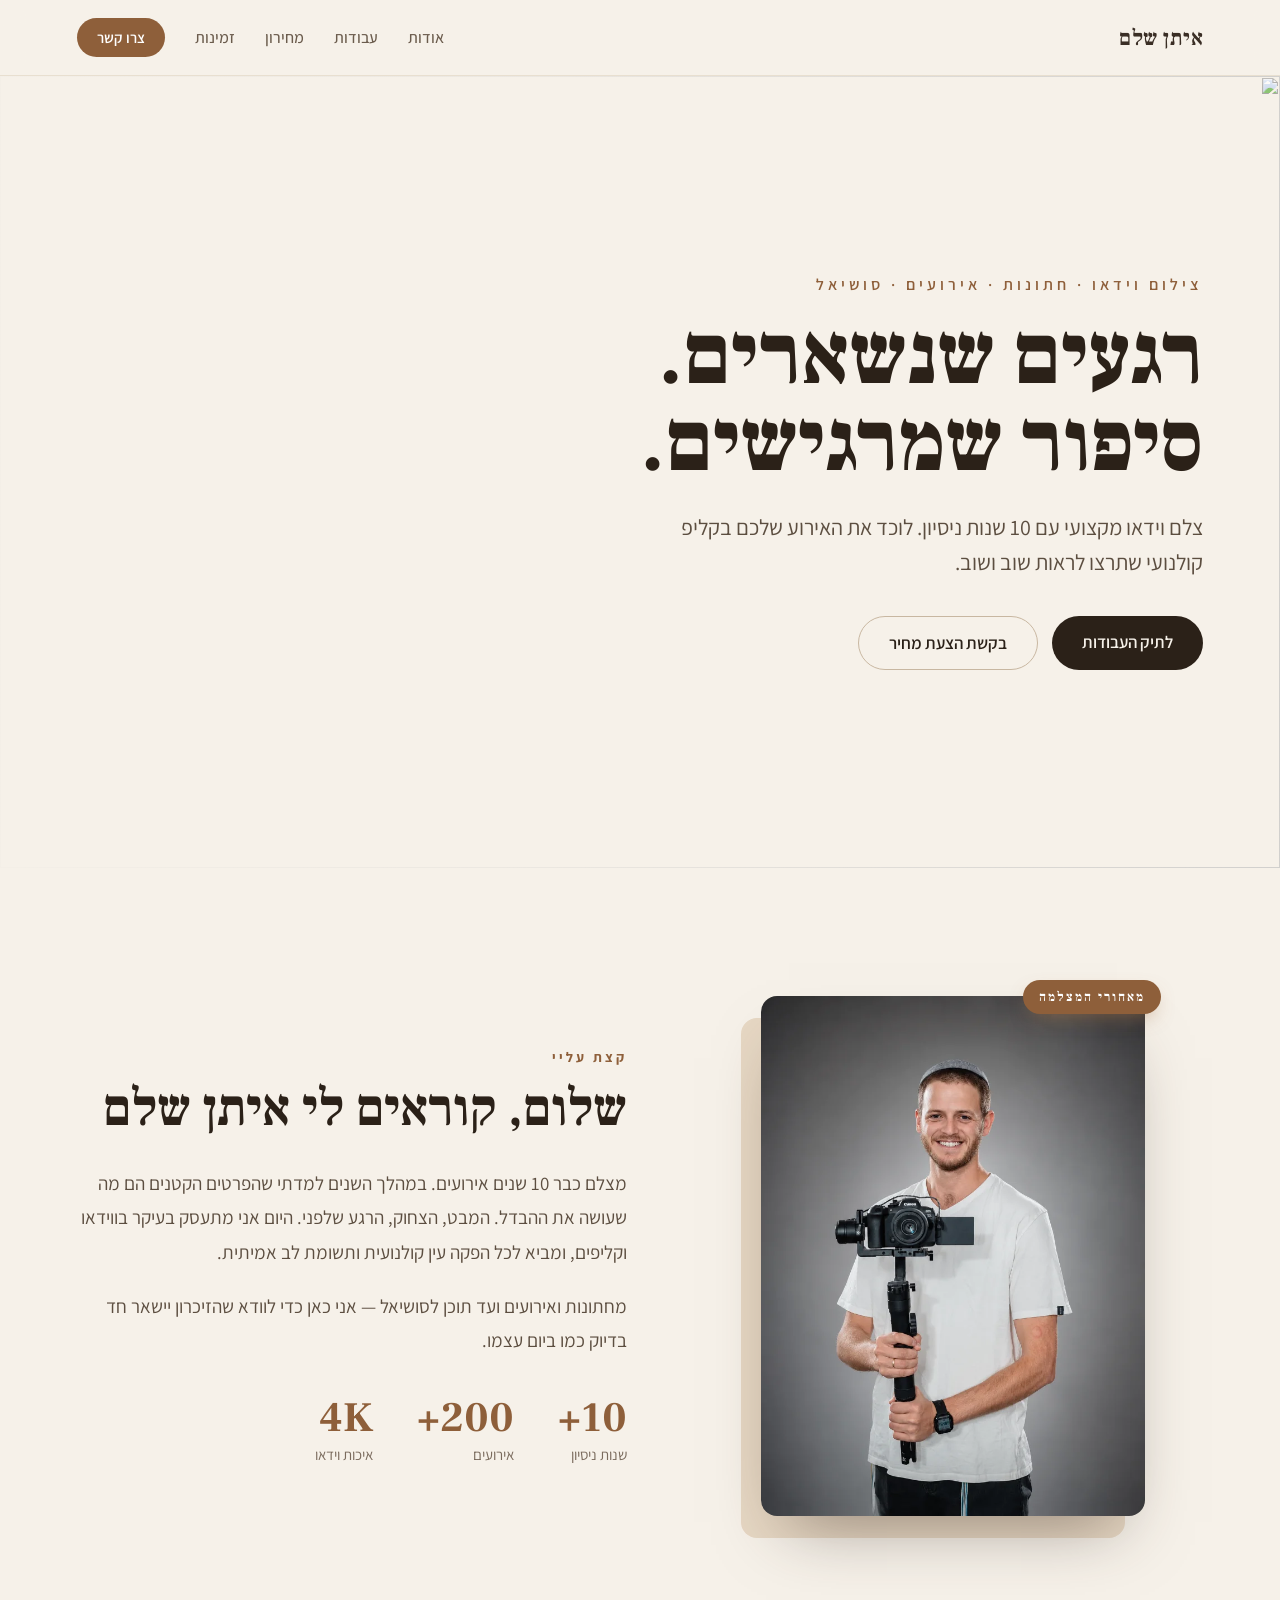
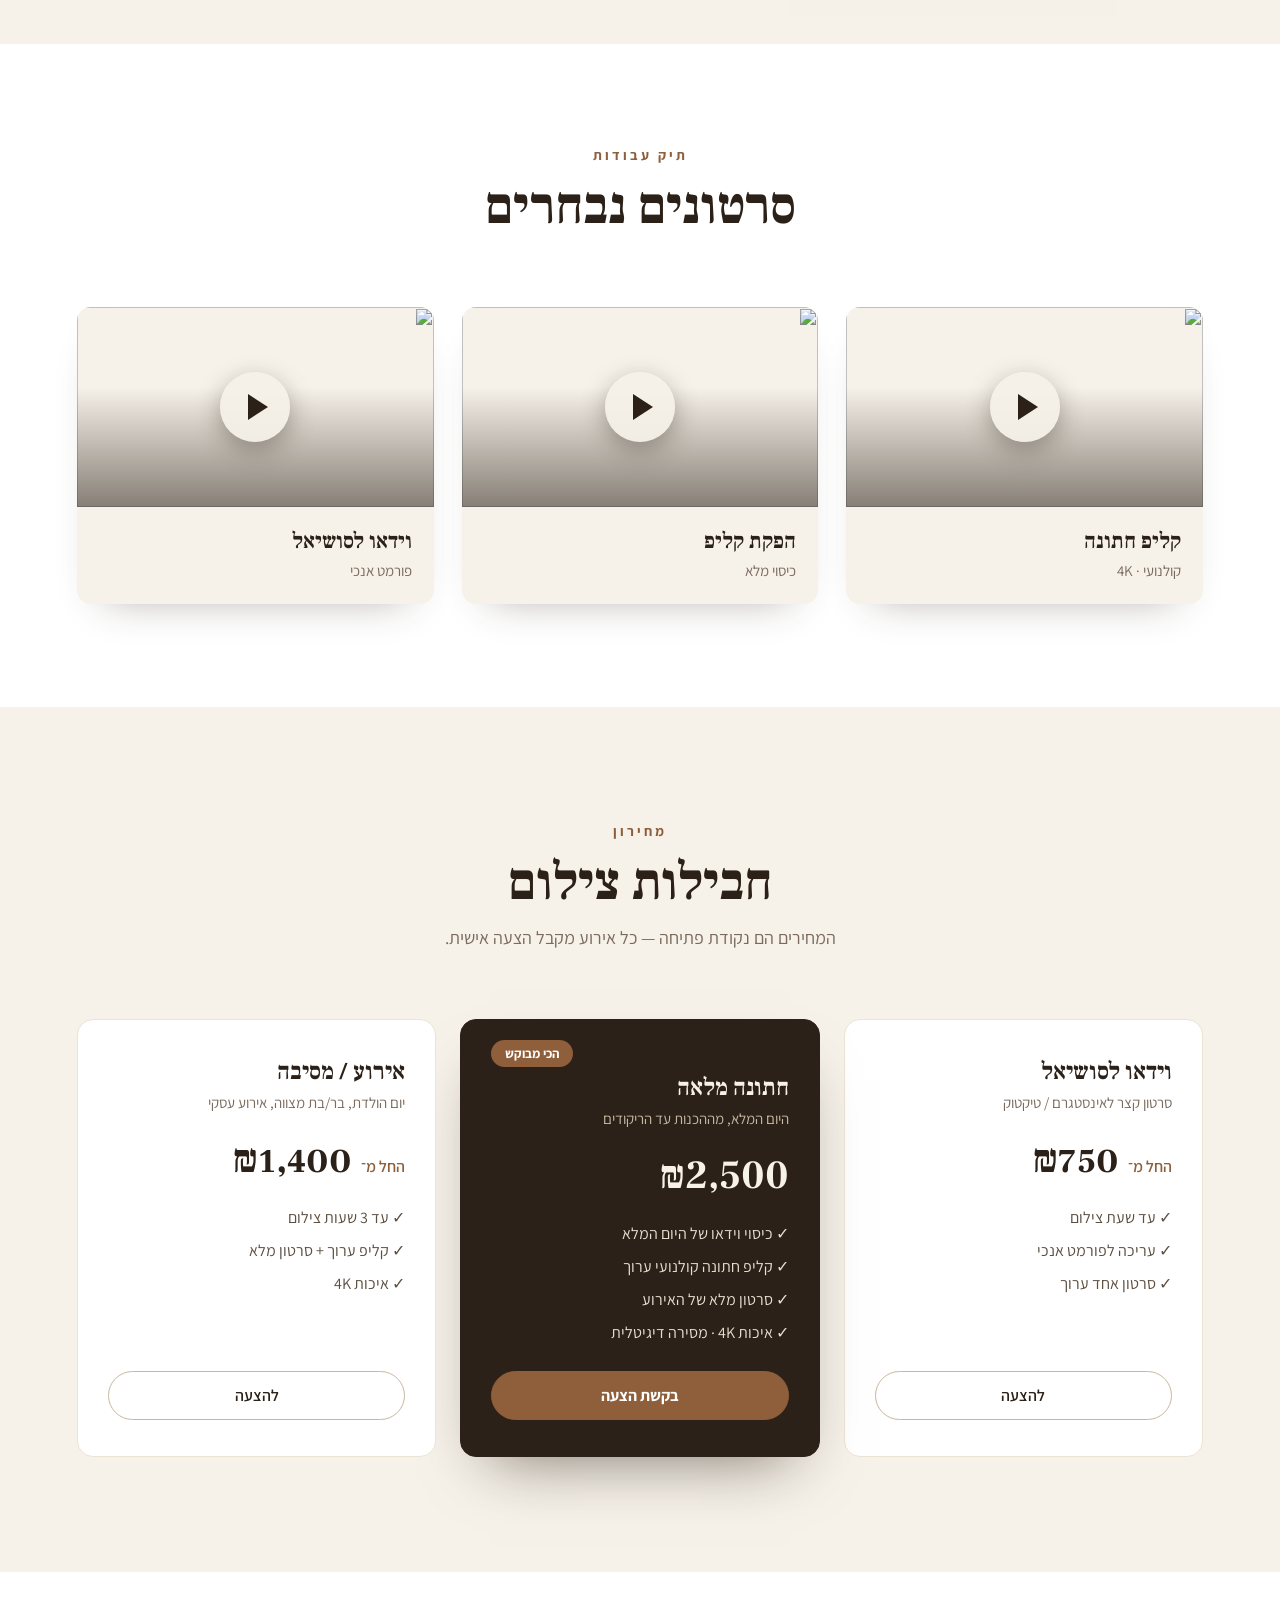
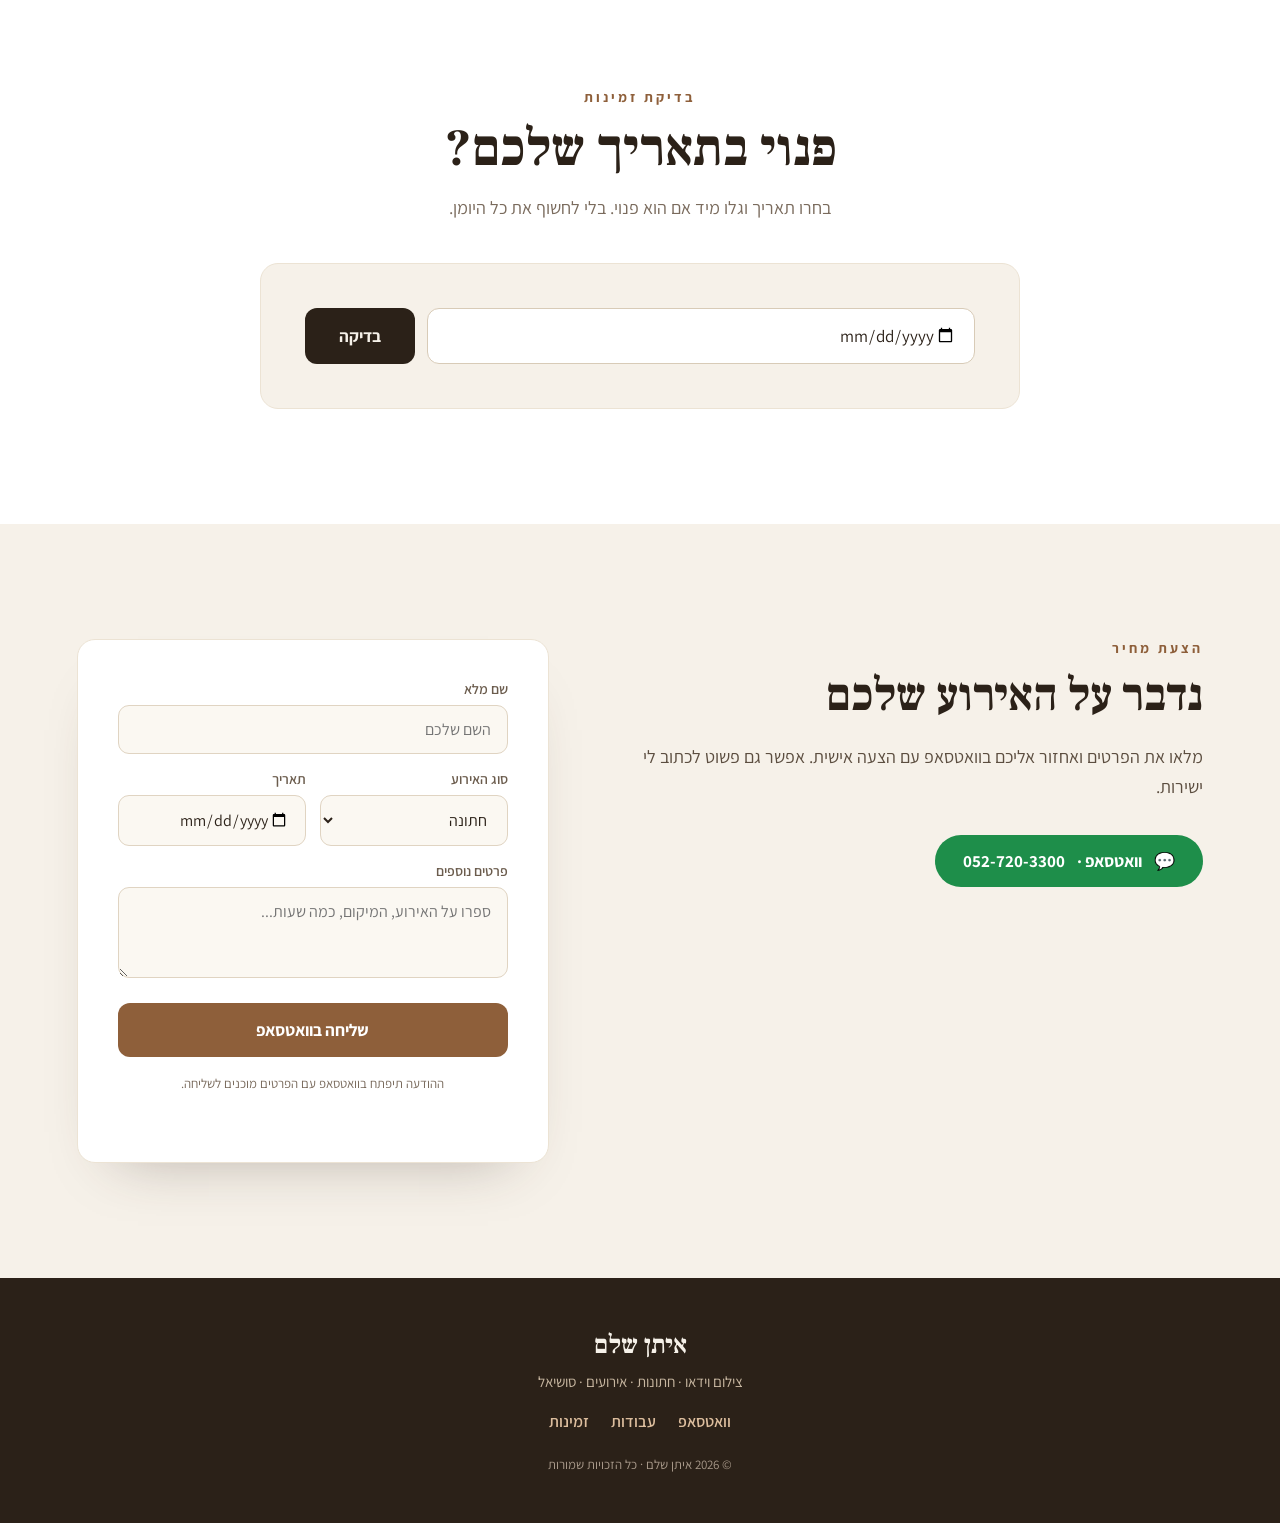
==== public/index.html @ a2829744 "Initial site from Drive + Vercel config Co-Authored-By: Claude Opus 5.5 <noreply@anthropic.com> Clau" ====
<!DOCTYPE html>
<html lang="he" dir="rtl">
<head>
  <meta charset="utf-8">
  <meta name="viewport" content="width=device-width, initial-scale=1">
  <title>איתן שלם · צילום וידאו לחתונות, אירועים וסושיאל</title>
  <meta name="description" content="צלם וידאו מקצועי עם 10 שנות ניסיון. קליפים קולנועיים לחתונות, אירועים ותוכן לסושיאל. בדיקת זמינות והצעת מחיר בוואטסאפ.">
  <meta property="og:title" content="איתן שלם · צילום וידאו">
  <meta property="og:description" content="רגעים שנשארים. סיפור שמרגישים. קליפים קולנועיים לחתונות ואירועים.">
  <meta property="og:type" content="website">
  <meta property="og:image" content="img/about.webp">
  <link rel="icon" href="img/favicon.svg" type="image/svg+xml">
  <link rel="preconnect" href="https://fonts.googleapis.com">
  <link rel="preconnect" href="https://fonts.gstatic.com" crossorigin>
  <link href="https://fonts.googleapis.com/css2?family=Frank+Ruhl+Libre:wght@300;400;500;700;900&family=Assistant:wght@300;400;500;600;700&display=swap" rel="stylesheet">
  <link rel="stylesheet" href="css/styles.css">
  <script type="module" src="js/main.js"></script>
</head>
<body>

  <nav class="nav" aria-label="ניווט ראשי">
    <a href="#top" class="brand">איתן שלם</a>
    <div class="links">
      <a href="#about">אודות</a>
      <a href="#portfolio">עבודות</a>
      <a href="#pricing">מחירון</a>
      <a href="#availability">זמינות</a>
      <a href="#quote" class="cta">צרו קשר</a>
    </div>
  </nav>

  <main>
    <!-- HERO -->
    <header id="top" class="hero">
      <div class="bg" aria-hidden="true"><img id="hero-img" alt="" src=""></div>
      <div class="content">
        <p class="kicker">צילום וידאו · חתונות · אירועים · סושיאל</p>
        <h1>רגעים שנשארים.<br>סיפור שמרגישים.</h1>
        <p class="lead">צלם וידאו מקצועי עם 10 שנות ניסיון. לוכד את האירוע שלכם בקליפ קולנועי שתרצו לראות שוב ושוב.</p>
        <div class="actions">
          <a href="#portfolio" class="btn btn-dark">לתיק העבודות</a>
          <a href="#quote" class="btn btn-ghost">בקשת הצעת מחיר</a>
        </div>
      </div>
    </header>

    <!-- ABOUT -->
    <section id="about" class="about">
      <div class="photo">
        <span class="badge">מאחורי המצלמה</span>
        <img src="img/about.webp" alt="איתן שלם עם מצלמה" width="384" height="520">
      </div>
      <div>
        <p class="eyebrow">קצת עליי</p>
        <h2 class="h2">שלום, קוראים לי איתן שלם</h2>
        <p class="text">מצלם כבר 10 שנים אירועים. במהלך השנים למדתי שהפרטים הקטנים הם מה שעושה את ההבדל. המבט, הצחוק, הרגע שלפני. היום אני מתעסק בעיקר בווידאו וקליפים, ומביא לכל הפקה עין קולנועית ותשומת לב אמיתית.</p>
        <p class="text">מחתונות ואירועים ועד תוכן לסושיאל — אני כאן כדי לוודא שהזיכרון יישאר חד בדיוק כמו ביום עצמו.</p>
        <div class="stats">
          <div><div class="num">10+</div><div class="lbl">שנות ניסיון</div></div>
          <div><div class="num">200+</div><div class="lbl">אירועים</div></div>
          <div><div class="num">4K</div><div class="lbl">איכות וידאו</div></div>
        </div>
      </div>
    </section>

    <!-- PORTFOLIO -->
    <section id="portfolio" class="portfolio">
      <div class="wrap">
        <div class="section-head">
          <p class="eyebrow">תיק עבודות</p>
          <h2 class="h2">סרטונים נבחרים</h2>
        </div>
        <div class="videos" id="videos"><!-- filled by js/main.js from js/content.js --></div>
      </div>
    </section>

    <!-- PRICING -->
    <section id="pricing" class="pricing">
      <div class="wrap">
        <div class="section-head">
          <p class="eyebrow">מחירון</p>
          <h2 class="h2">חבילות צילום</h2>
          <p class="sub">המחירים הם נקודת פתיחה — כל אירוע מקבל הצעה אישית.</p>
        </div>
        <div class="plans">
          <div class="plan">
            <h3>וידאו לסושיאל</h3>
            <p class="desc">סרטון קצר לאינסטגרם / טיקטוק</p>
            <div class="price"><small>החל מ־</small> ₪750</div>
            <ul>
              <li>עד שעת צילום</li>
              <li>עריכה לפורמט אנכי</li>
              <li>סרטון אחד ערוך</li>
            </ul>
            <a href="#quote" data-type="וידאו לסושיאל">להצעה</a>
          </div>
          <div class="plan featured">
            <span class="pill">הכי מבוקש</span>
            <h3>חתונה מלאה</h3>
            <p class="desc">היום המלא, מההכנות עד הריקודים</p>
            <div class="price">₪2,500</div>
            <ul>
              <li>כיסוי וידאו של היום המלא</li>
              <li>קליפ חתונה קולנועי ערוך</li>
              <li>סרטון מלא של האירוע</li>
              <li>איכות 4K · מסירה דיגיטלית</li>
            </ul>
            <a href="#quote" data-type="חתונה">בקשת הצעה</a>
          </div>
          <div class="plan">
            <h3>אירוע / מסיבה</h3>
            <p class="desc">יום הולדת, בר/בת מצווה, אירוע עסקי</p>
            <div class="price"><small>החל מ־</small> ₪1,400</div>
            <ul>
              <li>עד 3 שעות צילום</li>
              <li>קליפ ערוך + סרטון מלא</li>
              <li>איכות 4K</li>
            </ul>
            <a href="#quote" data-type="אירוע / מסיבה">להצעה</a>
          </div>
        </div>
      </div>
    </section>

    <!-- AVAILABILITY -->
    <section id="availability" class="availability">
      <div class="wrap">
        <p class="eyebrow">בדיקת זמינות</p>
        <h2 class="h2">פנוי בתאריך שלכם?</h2>
        <p class="sub">בחרו תאריך וגלו מיד אם הוא פנוי. בלי לחשוף את כל היומן.</p>
        <div class="avail-box">
          <form class="avail-row" id="avail-form">
            <label for="avail-date" class="visually-hidden">תאריך האירוע</label>
            <input type="date" id="avail-date" required>
            <button type="submit" id="avail-btn">בדיקה</button>
          </form>
          <div class="result" id="avail-result" role="status" aria-live="polite" hidden>
            <div class="title" id="avail-title"></div>
            <div class="text" id="avail-text"></div>
            <a href="#quote" id="avail-cta" hidden>להמשך לבקשת הצעה</a>
          </div>
        </div>
      </div>
    </section>

    <!-- QUOTE + CONTACT -->
    <section id="quote" class="quote">
      <div class="grid">
        <div id="contact">
          <p class="eyebrow">הצעת מחיר</p>
          <h2 class="h2">נדבר על האירוע שלכם</h2>
          <p class="intro">מלאו את הפרטים ואחזור אליכם בוואטסאפ עם הצעה אישית. אפשר גם פשוט לכתוב לי ישירות.</p>
          <a class="wa-btn js-wa" href="#" target="_blank" rel="noopener">
            <span aria-hidden="true">💬</span> וואטסאפ · <span class="js-wa-display">052-720-3300</span>
          </a>
        </div>

        <div class="form-card">
          <form id="quote-form" novalidate>
            <div>
              <label for="q-name">שם מלא</label>
              <input id="q-name" name="name" autocomplete="name" maxlength="100" placeholder="השם שלכם">
            </div>
            <div class="two">
              <div>
                <label for="q-type">סוג האירוע</label>
                <select id="q-type" name="eventType">
                  <option>חתונה</option>
                  <option>אירוע / מסיבה</option>
                  <option>וידאו לסושיאל</option>
                  <option>אחר</option>
                </select>
              </div>
              <div>
                <label for="q-date">תאריך</label>
                <input type="date" id="q-date" name="date">
              </div>
            </div>
            <div>
              <label for="q-msg">פרטים נוספים</label>
              <textarea id="q-msg" name="message" rows="3" maxlength="2000" placeholder="ספרו על האירוע, המיקום, כמה שעות..."></textarea>
            </div>
            <button type="submit">שליחה בוואטסאפ</button>
            <p class="note">ההודעה תיפתח בוואטסאפ עם הפרטים מוכנים לשליחה.</p>
            <p class="status" id="q-status" role="status" aria-live="polite"></p>
          </form>
        </div>
      </div>
    </section>
  </main>

  <footer class="footer">
    <div class="brand">איתן שלם</div>
    <p>צילום וידאו · חתונות · אירועים · סושיאל</p>
    <div class="links">
      <a class="js-wa" href="#" target="_blank" rel="noopener">וואטסאפ</a>
      <a href="#portfolio">עבודות</a>
      <a href="#availability">זמינות</a>
    </div>
    <p class="copy">© <span id="year">2026</span> איתן שלם · כל הזכויות שמורות</p>
  </footer>

</body>
</html>
---- public/css/styles.css ----
:root {
  --cream: #F6F1E9;
  --cream-2: #FBF8F2;
  --sand: #E7D8C4;
  --line: #ECE3D4;
  --line-2: #E0D4C2;
  --taupe: #C8B7A1;
  --ink: #2B2118;
  --text: #3A2E25;
  --body: #5C4E40;
  --muted: #7A6B5D;
  --nav: #6B5C4D;
  --accent: #A9774E;
  --accent-dark: #8E5F3A;
  --white: #FFFFFF;
  --serif: 'Frank Ruhl Libre', serif;
  --sans: 'Assistant', sans-serif;
}

* { box-sizing: border-box; }
html { scroll-behavior: smooth; scroll-padding-top: 80px; }
body {
  margin: 0;
  font-family: var(--sans);
  background: var(--cream);
  color: var(--text);
  -webkit-font-smoothing: antialiased;
  overflow-x: hidden;
}
::selection { background: #DDBE9E; color: var(--ink); }
img { max-width: 100%; }
a:focus-visible, button:focus-visible, input:focus-visible, select:focus-visible, textarea:focus-visible {
  outline: 3px solid var(--accent);
  outline-offset: 2px;
}

@keyframes fadeUp { from { opacity: 0; transform: translateY(24px); } to { opacity: 1; transform: translateY(0); } }
@keyframes kenburns { from { transform: scale(1.05); } to { transform: scale(1.14); } }
@media (prefers-reduced-motion: reduce) {
  html { scroll-behavior: auto; }
  *, *::before, *::after { animation: none !important; }
}

.visually-hidden { position: absolute; width: 1px; height: 1px; overflow: hidden; clip: rect(0 0 0 0); white-space: nowrap; }

.eyebrow { font-size: 14px; letter-spacing: 3px; color: var(--accent-dark); font-weight: 700; margin: 0 0 14px; }
.h2 { font-family: var(--serif); font-weight: 700; font-size: clamp(32px, 4.5vw, 52px); line-height: 1.12; margin: 0; color: var(--ink); }
.section-head { text-align: center; margin-bottom: clamp(40px, 6vw, 70px); }
.section-head p.sub { font-size: 18px; color: var(--muted); margin: 14px 0 0; }
.wrap { max-width: 1300px; margin: 0 auto; }

.btn { display: inline-block; text-decoration: none; font-weight: 600; border-radius: 999px; cursor: pointer; font-family: var(--sans); }
.btn-dark { background: var(--ink); color: var(--cream); font-size: 17px; padding: 15px 30px; border: 0; }
.btn-ghost { background: transparent; color: var(--ink); font-size: 17px; padding: 15px 30px; border: 1.5px solid var(--taupe); }
.btn-accent { background: var(--accent-dark); color: var(--white); border: 0; }

/* NAV */
.nav {
  position: sticky; top: 0; z-index: 50;
  display: flex; align-items: center; justify-content: space-between; gap: 16px;
  padding: 18px 6vw;
  background: rgba(246, 241, 233, 0.86);
  backdrop-filter: blur(12px);
  border-bottom: 1px solid #E8DFD0;
}
.nav .brand { font-family: var(--serif); font-weight: 700; font-size: 22px; letter-spacing: .5px; color: var(--text); text-decoration: none; }
.nav .links { display: flex; gap: 30px; align-items: center; }
.nav .links a { color: var(--nav); text-decoration: none; font-size: 16px; font-weight: 500; }
.nav .links a.cta { background: var(--accent-dark); color: var(--white); font-size: 15px; font-weight: 600; padding: 10px 20px; border-radius: 999px; }

/* HERO */
.hero { position: relative; min-height: 88vh; display: flex; align-items: center; padding: 0 6vw; overflow: hidden; }
.hero .bg { position: absolute; inset: 0; z-index: 0; }
.hero .bg img { width: 100%; height: 100%; object-fit: cover; display: block; animation: kenburns 18s ease-out infinite alternate; }
.hero .bg::after {
  content: ""; position: absolute; inset: 0;
  background: linear-gradient(90deg, rgba(246,241,233,.96) 0%, rgba(246,241,233,.80) 42%, rgba(246,241,233,.32) 100%);
}
.hero .content { position: relative; z-index: 1; max-width: 720px; animation: fadeUp .9s ease both; }
.hero .kicker { font-size: 16px; letter-spacing: 4px; color: var(--accent-dark); font-weight: 600; margin: 0 0 18px; }
.hero h1 { font-family: var(--serif); font-weight: 900; font-size: clamp(44px, 7vw, 86px); line-height: 1.02; margin: 0 0 22px; color: var(--ink); }
.hero .lead { font-size: clamp(18px, 2.2vw, 22px); line-height: 1.6; color: var(--body); max-width: 560px; margin: 0 0 36px; }
.hero .actions { display: flex; gap: 14px; flex-wrap: wrap; }

/* ABOUT */
.about {
  padding: clamp(70px, 10vw, 130px) 6vw;
  display: grid; grid-template-columns: 1fr 1.1fr; gap: clamp(40px, 6vw, 90px); align-items: center;
  max-width: 1300px; margin: 0 auto;
}
.about .photo { position: relative; width: min(384px, 100%); margin-inline: auto; }
.about .photo::before {
  content: ""; position: absolute; inset: 0; transform: translate(-20px, 22px);
  border-radius: 16px; background: var(--sand); z-index: 0;
}
.about .photo img {
  position: relative; z-index: 1; width: 100%; aspect-ratio: 384 / 520; object-fit: cover; display: block;
  border-radius: 16px; box-shadow: 0 34px 64px -28px rgba(60,46,37,.5);
}
.about .badge {
  position: absolute; top: -16px; right: -16px; z-index: 2;
  font-family: var(--serif); font-size: 13px; font-weight: 700; letter-spacing: 2px; color: var(--white);
  background: var(--accent-dark); padding: 9px 16px; border-radius: 999px;
  box-shadow: 0 8px 20px -8px rgba(169,119,78,.7);
}
.about .h2 { margin-bottom: 28px; }
.about p.text { font-size: 19px; line-height: 1.8; color: var(--body); margin: 0 0 20px; }
.stats { display: flex; gap: 44px; margin-top: 40px; flex-wrap: wrap; }
.stats .num { font-family: var(--serif); font-size: 42px; font-weight: 700; color: var(--accent-dark); line-height: 1; }
.stats .lbl { font-size: 15px; color: var(--muted); margin-top: 6px; }

/* PORTFOLIO */
.portfolio { padding: clamp(60px, 8vw, 110px) 6vw; background: var(--white); }
.videos { display: grid; grid-template-columns: repeat(auto-fit, minmax(min(320px, 100%), 1fr)); gap: 28px; }
.video-card { border-radius: 14px; overflow: hidden; background: var(--cream); box-shadow: 0 20px 40px -28px rgba(60,46,37,.45); }
.video-card .frame { position: relative; aspect-ratio: 16 / 9; }
.video-card button.play { all: unset; position: absolute; inset: 0; cursor: pointer; display: block; }
.video-card button.play:focus-visible { outline: 3px solid var(--accent); outline-offset: -3px; }
.video-card img, .video-card iframe { width: 100%; height: 100%; object-fit: cover; display: block; border: 0; }
.video-card .shade { position: absolute; inset: 0; background: linear-gradient(180deg, rgba(43,33,24,0) 40%, rgba(43,33,24,.55) 100%); }
.video-card .icon {
  position: absolute; top: 50%; left: 50%; transform: translate(-50%, -50%);
  width: 70px; height: 70px; border-radius: 999px; background: rgba(246,241,233,.92);
  display: flex; align-items: center; justify-content: center; box-shadow: 0 8px 24px rgba(43,33,24,.35);
}
.video-card .icon::after {
  content: ""; width: 0; height: 0; margin-left: 6px;
  border-top: 13px solid transparent; border-bottom: 13px solid transparent; border-left: 20px solid var(--ink);
}
.video-card .meta { padding: 20px 22px 24px; }
.video-card h3 { font-family: var(--serif); font-weight: 700; font-size: 22px; margin: 0 0 6px; color: var(--ink); }
.video-card p { margin: 0; font-size: 15px; color: var(--muted); }

/* PRICING */
.pricing { padding: clamp(70px, 9vw, 120px) 6vw; }
.pricing .wrap { max-width: 1200px; }
.plans { display: grid; grid-template-columns: repeat(auto-fit, minmax(min(280px, 100%), 1fr)); gap: 24px; }
.plan { background: var(--white); border-radius: 16px; padding: 36px 30px; border: 1px solid var(--line); position: relative; display: flex; flex-direction: column; }
.plan h3 { font-family: var(--serif); font-size: 24px; font-weight: 700; margin: 0 0 6px; color: var(--ink); }
.plan .desc { font-size: 15px; color: var(--muted); margin: 0 0 22px; }
.plan .price { font-family: var(--serif); font-size: 40px; font-weight: 700; color: var(--ink); margin-bottom: 22px; }
.plan .price small { font-size: 16px; color: var(--accent-dark); font-family: var(--sans); font-weight: 600; }
.plan ul { list-style: none; padding: 0; margin: 0 0 28px; display: flex; flex-direction: column; gap: 12px; flex: 1; }
.plan li { font-size: 16px; color: var(--body); }
.plan li::before { content: "✓ "; }
.plan a { display: block; text-align: center; border: 1.5px solid var(--taupe); color: var(--ink); text-decoration: none; font-weight: 600; padding: 13px; border-radius: 999px; }
.plan.featured { background: var(--ink); border-color: var(--ink); box-shadow: 0 30px 60px -30px rgba(43,33,24,.6); }
.plan.featured h3 { color: var(--cream); padding-top: 16px; }
.plan.featured .desc { color: var(--taupe); }
.plan.featured .price { color: var(--cream); }
.plan.featured li { color: #E8DFD0; }
.plan.featured a { background: var(--accent-dark); border-color: var(--accent-dark); color: var(--white); font-weight: 700; }
.plan .pill { position: absolute; top: 20px; left: 30px; background: var(--accent-dark); color: var(--white); font-size: 13px; font-weight: 700; padding: 5px 14px; border-radius: 999px; }

/* AVAILABILITY */
.availability { padding: clamp(70px, 9vw, 120px) 6vw; background: var(--white); }
.availability .wrap { max-width: 760px; text-align: center; }
.availability .sub { font-size: 18px; color: var(--muted); margin: 16px 0 40px; line-height: 1.6; }
.avail-box { background: var(--cream); border-radius: 18px; padding: clamp(28px, 4vw, 44px); border: 1px solid var(--line); }
.avail-row { display: flex; gap: 12px; flex-wrap: wrap; justify-content: center; align-items: stretch; }
.avail-row input {
  flex: 1; min-width: 220px; font-family: var(--sans); font-size: 17px; padding: 15px 18px;
  border-radius: 12px; border: 1.5px solid #D8CBB7; background: var(--white); color: var(--ink); text-align: right;
}
.avail-row button { font-family: var(--sans); font-size: 17px; font-weight: 700; padding: 15px 34px; border-radius: 12px; border: 0; background: var(--ink); color: var(--cream); cursor: pointer; }
.avail-row button:disabled { opacity: .6; cursor: wait; }
.result { margin-top: 24px; padding: 20px; border-radius: 12px; border: 1.5px solid; animation: fadeUp .4s ease both; }
.result[hidden] { display: none; }
.result.free { background: #EAF3E9; border-color: #C2DDBC; }
.result.busy { background: #F6ECE6; border-color: #E4C7B8; }
.result.error { background: #F4F1EC; border-color: var(--line-2); }
.result .title { font-family: var(--serif); font-size: 26px; font-weight: 700; }
.result.free .title { color: #3A6F33; }
.result.busy .title { color: #96482F; }
.result.error .title { color: var(--body); }
.result .text { font-size: 16px; color: var(--body); margin-top: 6px; }
.result a { display: inline-block; margin-top: 16px; background: var(--accent-dark); color: var(--white); text-decoration: none; font-weight: 600; padding: 11px 26px; border-radius: 999px; font-size: 15px; }

/* QUOTE / CONTACT */
.quote { padding: clamp(70px, 9vw, 120px) 6vw; }
.quote .grid { max-width: 1200px; margin: 0 auto; display: grid; grid-template-columns: 1.1fr .9fr; gap: clamp(40px, 6vw, 80px); align-items: start; }
.quote .h2 { font-size: clamp(30px, 4vw, 46px); line-height: 1.1; margin-bottom: 20px; }
.quote .intro { font-size: 18px; color: var(--body); line-height: 1.7; margin: 0 0 32px; }
.wa-btn {
  display: inline-flex; align-items: center; gap: 12px; background: #1E8E4A; color: var(--white);
  text-decoration: none; font-weight: 700; font-size: 17px; padding: 15px 28px; border-radius: 999px;
}
.form-card { background: var(--white); border-radius: 18px; padding: clamp(28px, 4vw, 40px); border: 1px solid var(--line); box-shadow: 0 30px 60px -40px rgba(60,46,37,.4); }
.form-card form { display: flex; flex-direction: column; gap: 16px; }
.form-card .two { display: grid; grid-template-columns: 1fr 1fr; gap: 14px; }
.form-card label { display: block; font-size: 14px; font-weight: 600; color: var(--nav); margin-bottom: 7px; }
.form-card input, .form-card select, .form-card textarea {
  width: 100%; font-family: var(--sans); font-size: 16px; padding: 13px 16px; border-radius: 11px;
  border: 1.5px solid var(--line-2); background: var(--cream-2); color: var(--ink); text-align: right;
}
.form-card textarea { resize: vertical; }
.form-card button[type=submit] { width: 100%; font-family: var(--sans); font-size: 17px; font-weight: 700; padding: 16px; border-radius: 12px; border: 0; background: var(--accent-dark); color: var(--white); cursor: pointer; margin-top: 4px; }
.form-card .note { margin: 2px 0 0; font-size: 13px; color: var(--muted); text-align: center; }
.form-card .status { margin: 0; font-size: 14px; color: #3A6F33; text-align: center; min-height: 1em; }

/* FOOTER */
.footer { background: var(--ink); color: var(--taupe); padding: 50px 6vw; text-align: center; }
.footer .brand { font-family: var(--serif); font-size: 26px; font-weight: 700; color: var(--cream); margin-bottom: 10px; }
.footer p { margin: 0 0 20px; font-size: 15px; }
.footer .links { display: flex; gap: 22px; justify-content: center; margin-bottom: 24px; flex-wrap: wrap; }
.footer .links a { color: #DDBE9E; text-decoration: none; font-weight: 600; }
.footer .copy { margin: 0; font-size: 13px; color: #A8998A; }

/* RESPONSIVE */
@media (max-width: 860px) {
  .about, .quote .grid { grid-template-columns: 1fr; }
  .about .photo { margin-bottom: 20px; }
  .nav .links a:not(.cta) { display: none; }
  .hero .bg::after { background: linear-gradient(180deg, rgba(246,241,233,.92) 0%, rgba(246,241,233,.86) 100%); }
}
@media (max-width: 480px) {
  .form-card .two { grid-template-columns: 1fr; }
  .stats { gap: 28px; }
  .about .badge { right: 0; }
}
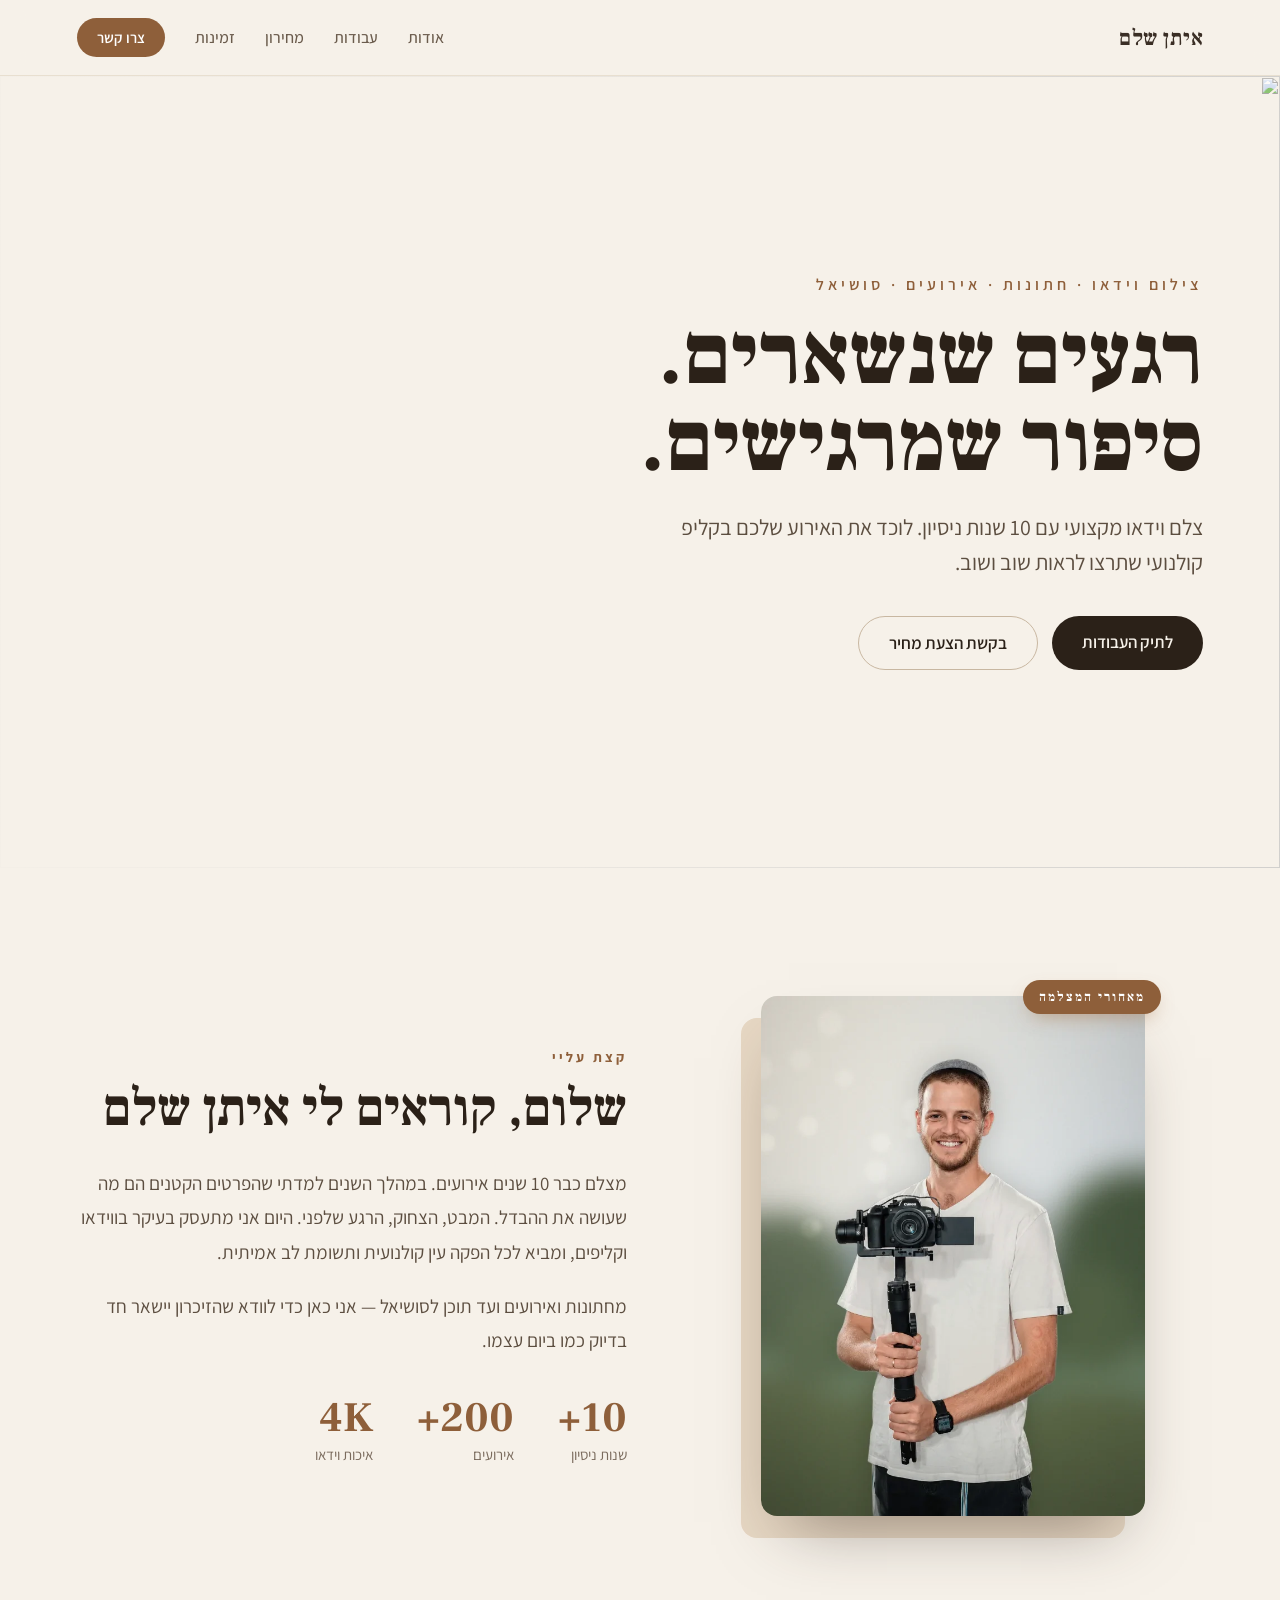
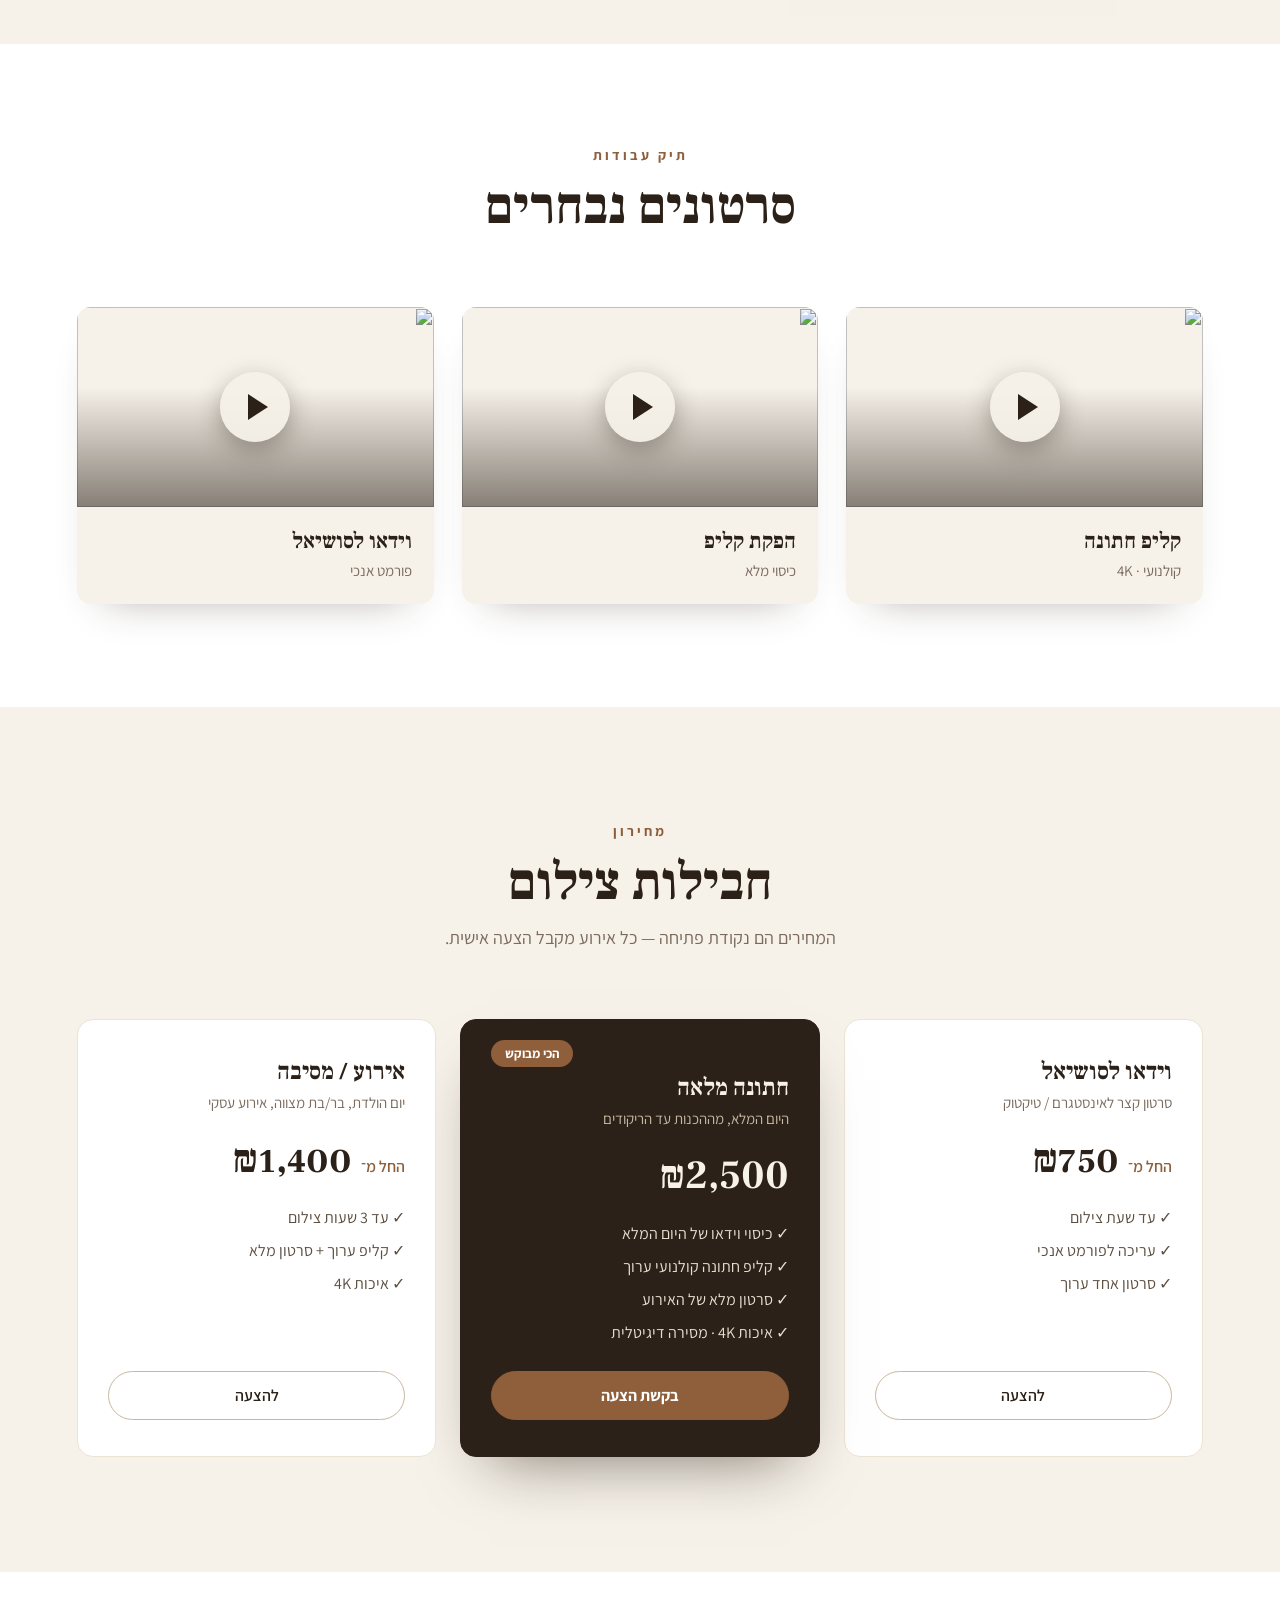
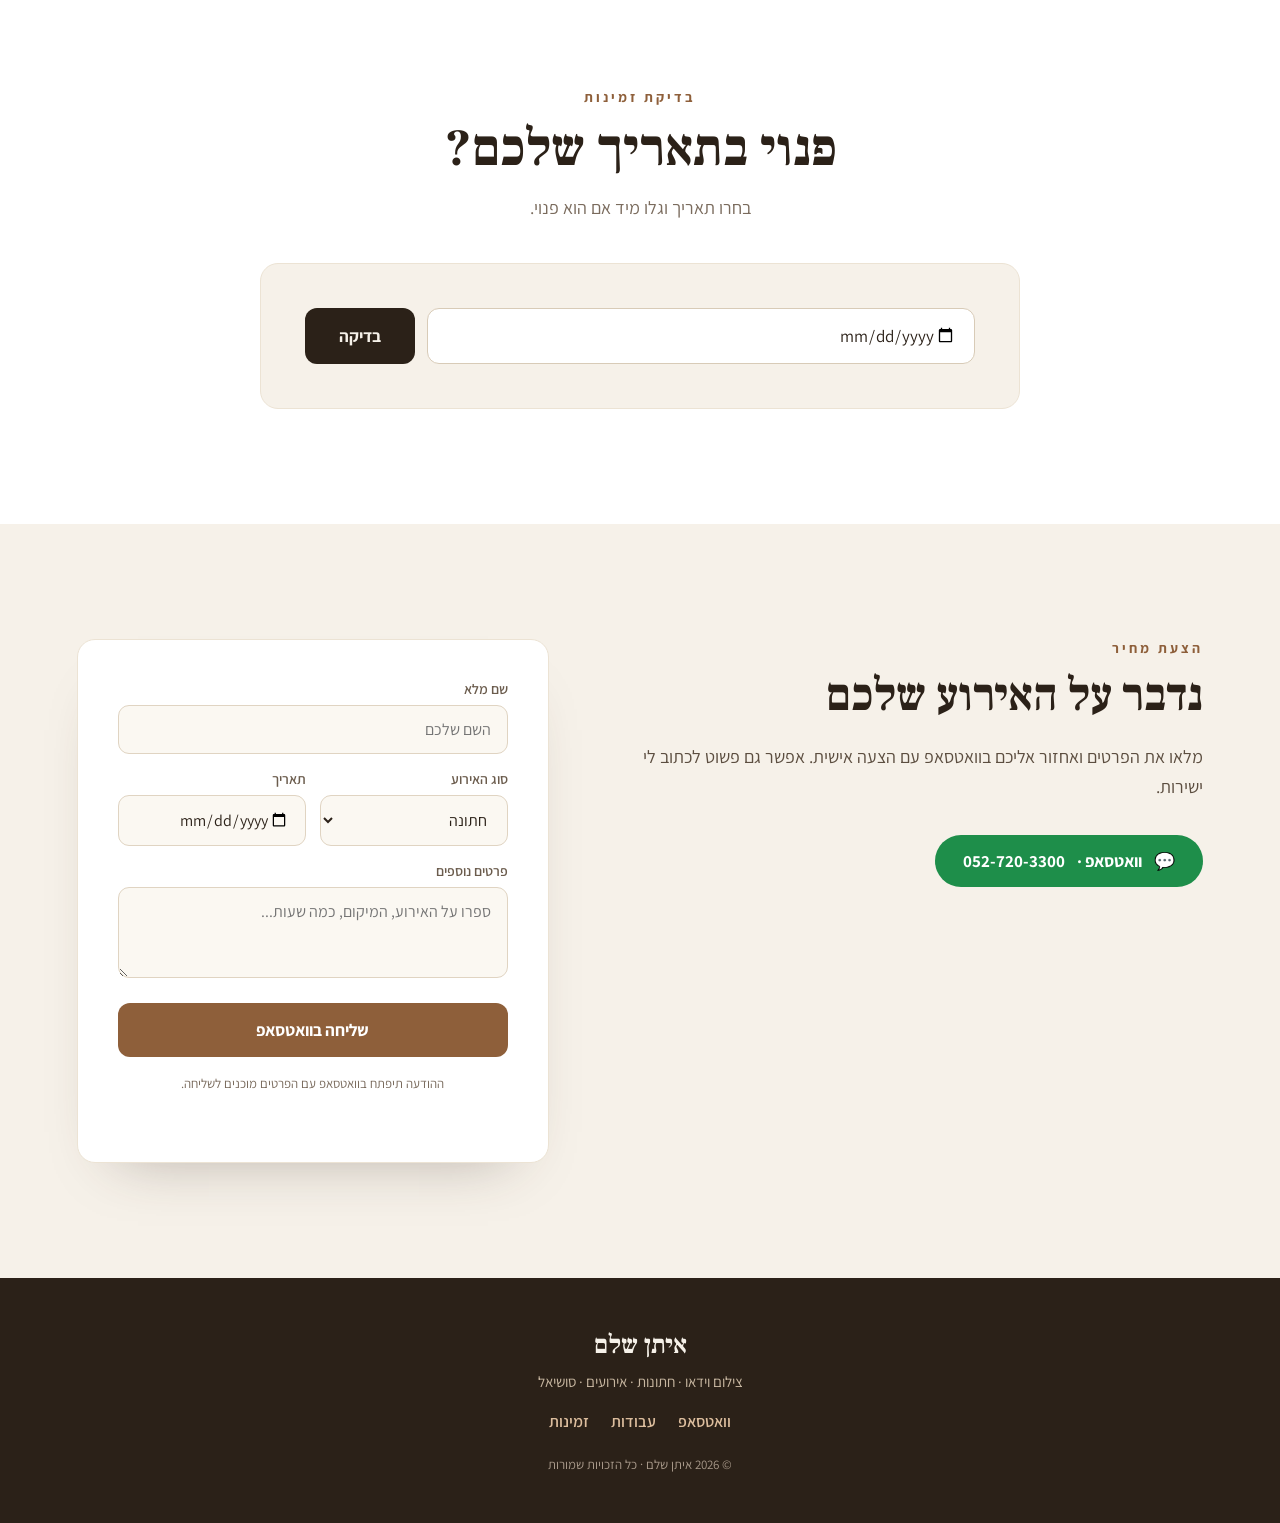
==== commit 0aa97c81: "Blurred landscape background for about photo; trim availability subtitle Co-Authored-By: Claude Opus" ====
--- a/public/index.html
+++ b/public/index.html
@@ -127,7 +127,7 @@
       <div class="wrap">
         <p class="eyebrow">בדיקת זמינות</p>
         <h2 class="h2">פנוי בתאריך שלכם?</h2>
-        <p class="sub">בחרו תאריך וגלו מיד אם הוא פנוי. בלי לחשוף את כל היומן.</p>
+        <p class="sub">בחרו תאריך וגלו מיד אם הוא פנוי.</p>
         <div class="avail-box">
           <form class="avail-row" id="avail-form">
             <label for="avail-date" class="visually-hidden">תאריך האירוע</label>
